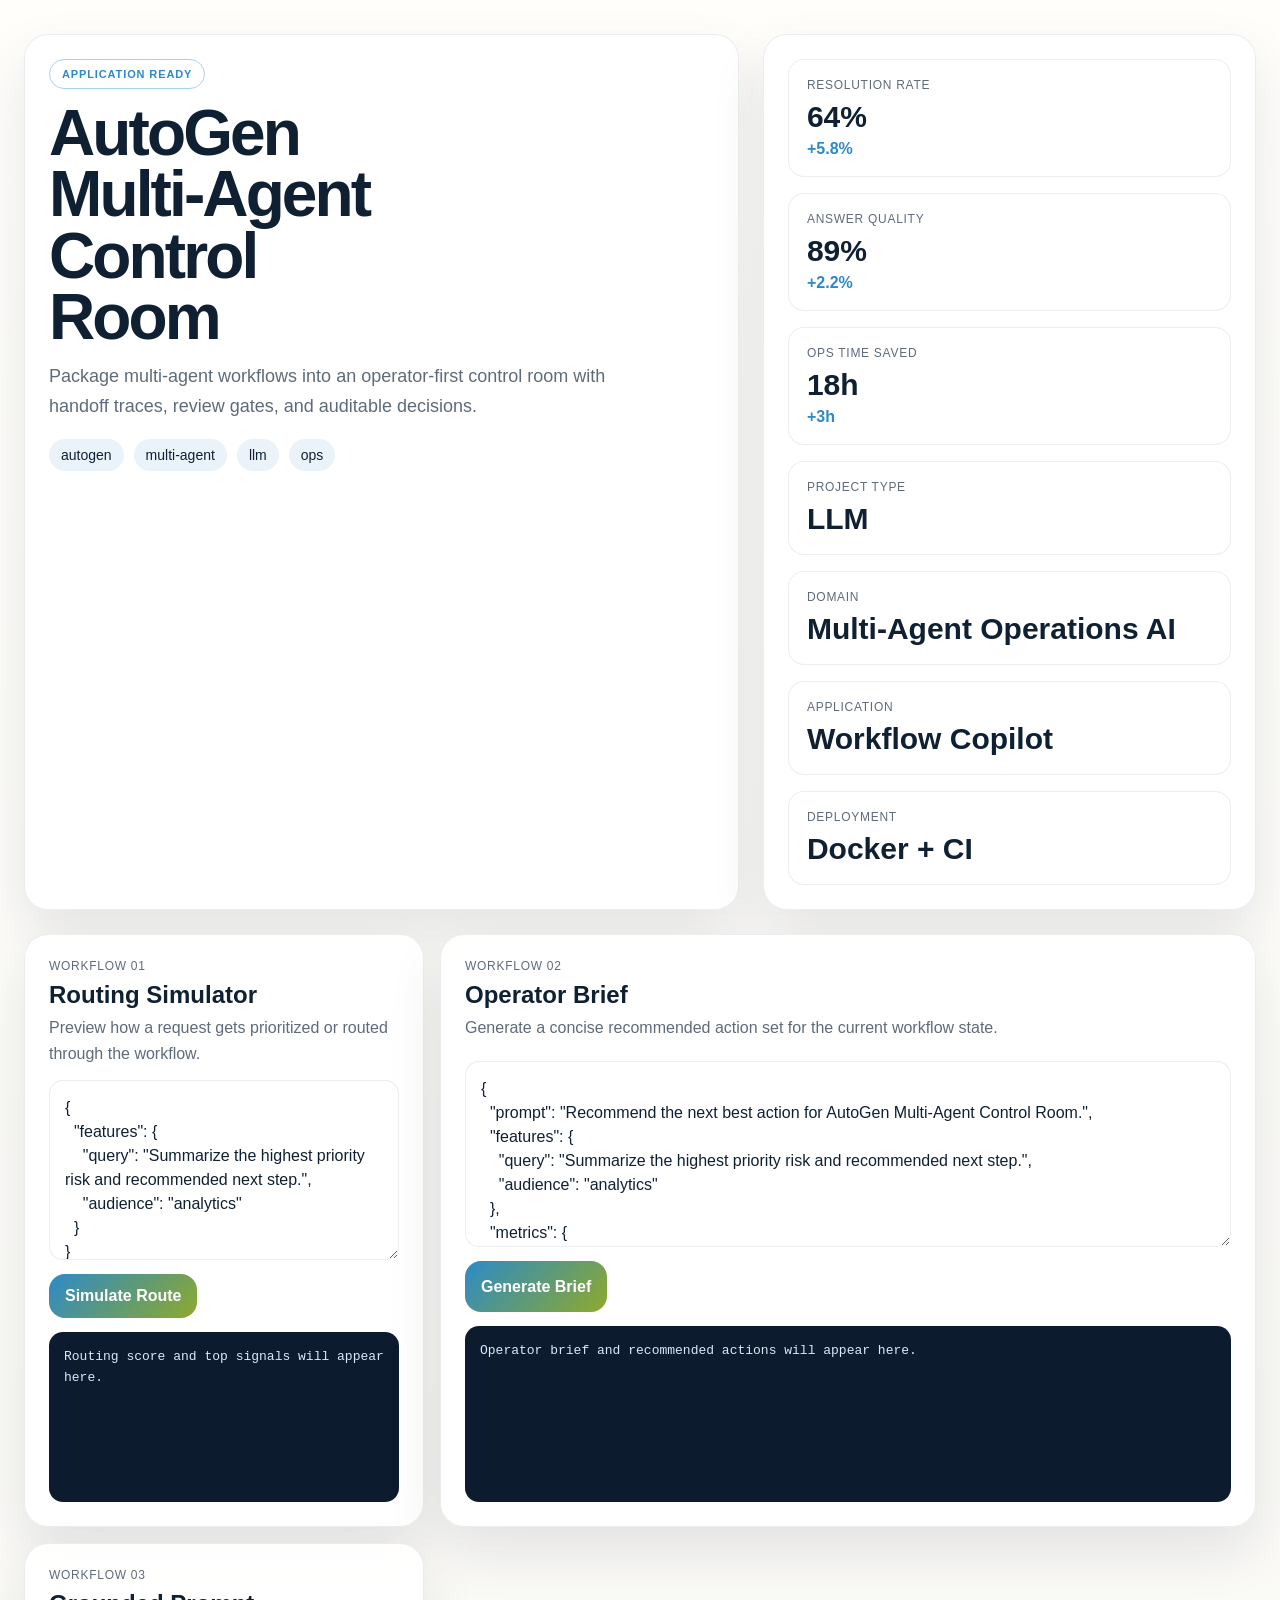
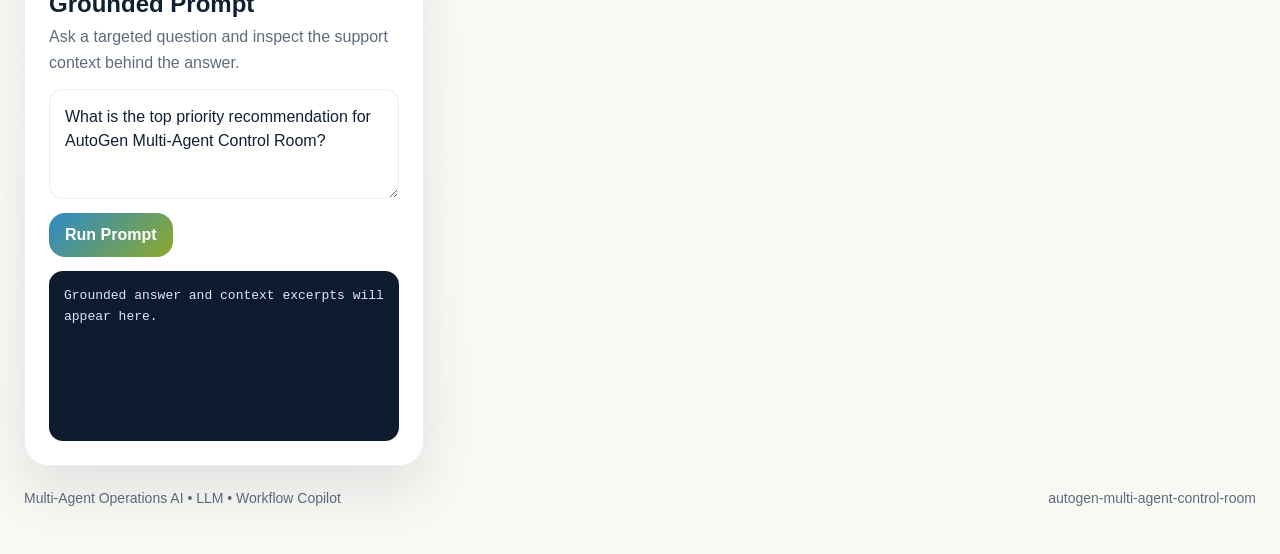
==== src/app/web/index.html @ 0773d84c "Publish production-ready portfolio project" ====
<!doctype html>
        <html lang="en">
        <head>
          <meta charset="utf-8">
          <meta name="viewport" content="width=device-width, initial-scale=1">
          <title>AutoGen Multi-Agent Control Room</title>
          <link rel="stylesheet" href="./styles.css">
        </head>
        <body class="surface-paper">
          <div class="page layout-horizon eyebrow-outline headline-compact modules-3 hero-align-split">
            <section class="hero">
              <div class="panel hero-copy">
                <span class="eyebrow" data-health>Workflow Copilot</span>
                <h1 id="project-title">AutoGen Multi-Agent Control Room</h1>
                <p id="project-summary" class="lead">Package multi-agent workflows into an operator-first control room with handoff traces, review gates, and auditable decisions.</p>
                <ul id="project-tags" class="tag-list">
                  <li>autogen</li><li>multi-agent</li><li>llm</li><li>ops</li>
                </ul>
              </div>
              <div class="panel hero-side">
                <div class="metric-grid">
                  <article class='card'><span>Resolution Rate</span><strong>64%</strong><em>+5.8%</em></article>
<article class='card'><span>Answer Quality</span><strong>89%</strong><em>+2.2%</em></article>
<article class='card'><span>Ops Time Saved</span><strong>18h</strong><em>+3h</em></article>
                </div>
                <div class="mini-grid">
                  <article class='mini-card'><span>Project Type</span><strong>LLM</strong></article><article class='mini-card'><span>Domain</span><strong>Multi-Agent Operations AI</strong></article><article class='mini-card'><span>Application</span><strong>Workflow Copilot</strong></article><article class='mini-card'><span>Deployment</span><strong>Docker + CI</strong></article>
                </div>
              </div>
            </section>
            <section class="app-grid">
              <article class="panel module js-module span-normal">
          <div class="module-header">
            <span>Workflow 01</span>
            <h2>Routing Simulator</h2>
            <p>Preview how a request gets prioritized or routed through the workflow.</p>
          </div>
          <textarea class="js-input">{
  &quot;features&quot;: {
    &quot;query&quot;: &quot;Summarize the highest priority risk and recommended next step.&quot;,
    &quot;audience&quot;: &quot;analytics&quot;
  }
}</textarea>
          <div class="button-row">
            <button class="js-run" data-endpoint="/score" data-input-mode="json">Simulate Route</button>
          </div>
          <pre class="js-output">Routing score and top signals will appear here.</pre>
        </article>
<article class="panel module js-module span-wide">
          <div class="module-header">
            <span>Workflow 02</span>
            <h2>Operator Brief</h2>
            <p>Generate a concise recommended action set for the current workflow state.</p>
          </div>
          <textarea class="js-input">{
  &quot;prompt&quot;: &quot;Recommend the next best action for AutoGen Multi-Agent Control Room.&quot;,
  &quot;features&quot;: {
    &quot;query&quot;: &quot;Summarize the highest priority risk and recommended next step.&quot;,
    &quot;audience&quot;: &quot;analytics&quot;
  },
  &quot;metrics&quot;: {
    &quot;acquisition&quot;: 53.5,
    &quot;activation&quot;: 49.5,
    &quot;retention&quot;: 60.0,
    &quot;revenue&quot;: 101.5
  }
}</textarea>
          <div class="button-row">
            <button class="js-run" data-endpoint="/recommend" data-input-mode="json">Generate Brief</button>
          </div>
          <pre class="js-output">Operator brief and recommended actions will appear here.</pre>
        </article>
<article class="panel module js-module span-normal">
  <div class="module-header">
    <span>Workflow 03</span>
    <h2>Grounded Prompt</h2>
    <p>Ask a targeted question and inspect the support context behind the answer.</p>
  </div>
  <textarea class="js-input module-input-text">What is the top priority recommendation for AutoGen Multi-Agent Control Room?</textarea>
  <div class="button-row">
    <button class="js-run" data-endpoint="/query" data-input-mode="text">Run Prompt</button>
  </div>
  <pre class="js-output">Grounded answer and context excerpts will appear here.</pre>
</article>
            </section>
            <footer class="footer">
              <span>Multi-Agent Operations AI • LLM • Workflow Copilot</span>
              <span>autogen-multi-agent-control-room</span>
            </footer>
          </div>
          <script id="bootstrap-data" type="application/json">{"project": {"slug": "autogen-multi-agent-control-room", "title": "AutoGen Multi-Agent Control Room", "project_type": "llm", "domain": "Multi-Agent Operations AI", "summary": "Package multi-agent workflows into an operator-first control room with handoff traces, review gates, and auditable decisions.", "tags": ["autogen", "multi-agent", "llm", "ops"]}, "app_archetype": "copilot", "ui_profile": {"layout": "horizon", "surface": "paper", "font_stack": "\"Avenir Next\", \"Segoe UI\", sans-serif", "radius": 24, "shadow": 54, "eyebrow_style": "outline", "module_columns": 3, "hero_align": "split", "headline_mode": "compact"}, "app_modules": [{"label": "Workflow 01", "title": "Routing Simulator", "description": "Preview how a request gets prioritized or routed through the workflow.", "endpoint": "/score", "input_mode": "json", "cta": "Simulate Route", "prefill": "{\n  \"features\": {\n    \"query\": \"Summarize the highest priority risk and recommended next step.\",\n    \"audience\": \"analytics\"\n  }\n}", "hint": "Routing score and top signals will appear here.", "span": "normal"}, {"label": "Workflow 02", "title": "Operator Brief", "description": "Generate a concise recommended action set for the current workflow state.", "endpoint": "/recommend", "input_mode": "json", "cta": "Generate Brief", "prefill": "{\n  \"prompt\": \"Recommend the next best action for AutoGen Multi-Agent Control Room.\",\n  \"features\": {\n    \"query\": \"Summarize the highest priority risk and recommended next step.\",\n    \"audience\": \"analytics\"\n  },\n  \"metrics\": {\n    \"acquisition\": 53.5,\n    \"activation\": 49.5,\n    \"retention\": 60.0,\n    \"revenue\": 101.5\n  }\n}", "hint": "Operator brief and recommended actions will appear here.", "span": "wide"}, {"label": "Workflow 03", "title": "Grounded Prompt", "description": "Ask a targeted question and inspect the support context behind the answer.", "endpoint": "/query", "input_mode": "text", "cta": "Run Prompt", "prefill": "What is the top priority recommendation for AutoGen Multi-Agent Control Room?", "hint": "Grounded answer and context excerpts will appear here.", "span": "normal"}], "sample_features": {"query": "Summarize the highest priority risk and recommended next step.", "audience": "analytics"}, "sample_metrics": {"acquisition": 53.5, "activation": 49.5, "retention": 60.0, "revenue": 101.5}, "knowledge_base": ["AutoGen Multi-Agent Control Room is positioned as a Multi-Agent Operations AI starter that emphasizes fast iteration, clear documentation, and production-friendly interfaces.", "The primary value proposition is: Package multi-agent workflows into an operator-first control room with handoff traces, review gates, and auditable decisions.", "Recommended operating model: ship a small API, add observability, validate outputs with stakeholder review, and monitor the top business KPI every week.", "Typical stakeholders include analytics, operations, product, and leadership teams working on autogen, multi-agent, llm, ops.", "Source paper: AutoGen: Enabling Next-Gen LLM Applications via Multi-Agent Conversation", "Official repo: https://github.com/microsoft/autogen", "Production differentiation focus: Wrap the upstream multi-agent operations ai capability in a reviewable operator workflow instead of a single demo script.; Surface latency, quality, and execution traces so the system feels deployment-ready rather than experimental.; Design a distinct UI and reporting layer that makes the project portfolio-friendly and easier to explain."], "dashboard_metrics": [{"label": "Resolution Rate", "value": "64%", "delta": "+5.8%"}, {"label": "Answer Quality", "value": "89%", "delta": "+2.2%"}, {"label": "Ops Time Saved", "value": "18h", "delta": "+3h"}]}</script>
          <script src="./app.js"></script>
        </body>
        </html>
---- src/app/web/styles.css ----
:root {
  --accent: #2c8ac8;
  --accent-2: #8ea92c;
  --accent-soft: color-mix(in srgb, var(--accent) 18%, white);
  --radius: 24px;
  --shadow-size: 54px;
  --font-stack: "Avenir Next", "Segoe UI", sans-serif;
  --bg: #f4f7fb;
  --card: rgba(255, 255, 255, 0.86);
  --line: rgba(16, 32, 51, 0.08);
  --ink: #102033;
  --muted: #5f6b7a;
  --output-bg: #0d1b2e;
  --output-ink: #dae8ff;
}
* { box-sizing: border-box; }
html, body { margin: 0; min-height: 100%; }
body {
  font-family: var(--font-stack);
  color: var(--ink);
  background: linear-gradient(145deg, #f8fbff, var(--bg));
}
body.surface-mist {
  --bg: #eef4fb;
  background:
    radial-gradient(circle at top left, color-mix(in srgb, var(--accent) 18%, white), transparent 34%),
    linear-gradient(145deg, #fbfdff, var(--bg));
}
body.surface-aurora {
  --bg: #edf1ff;
  background:
    radial-gradient(circle at 0% 0%, color-mix(in srgb, var(--accent) 22%, white), transparent 38%),
    radial-gradient(circle at 100% 100%, color-mix(in srgb, var(--accent-2) 20%, white), transparent 28%),
    linear-gradient(135deg, #f7f8ff, var(--bg));
}
body.surface-sand {
  --bg: #f5efe8;
  --card: rgba(255, 251, 246, 0.9);
  background:
    linear-gradient(135deg, rgba(255,255,255,0.82), rgba(245, 239, 232, 0.98)),
    radial-gradient(circle at top right, color-mix(in srgb, var(--accent) 16%, white), transparent 32%);
}
body.surface-slate {
  --bg: #ecf0f7;
  --card: rgba(248, 250, 255, 0.88);
  background:
    linear-gradient(160deg, #f7f9fc, var(--bg)),
    radial-gradient(circle at bottom left, color-mix(in srgb, var(--accent-2) 16%, white), transparent 34%);
}
body.surface-paper {
  --bg: #f8f8f4;
  --card: rgba(255,255,255,0.93);
  background:
    linear-gradient(180deg, #fffefb, var(--bg));
}
body.surface-ink {
  --bg: #0f1726;
  --card: rgba(15, 23, 38, 0.88);
  --line: rgba(226, 238, 255, 0.1);
  --ink: #f5f8ff;
  --muted: #b4c0cf;
  --output-bg: rgba(255,255,255,0.06);
  --output-ink: #f5f8ff;
  background:
    radial-gradient(circle at top left, color-mix(in srgb, var(--accent) 28%, transparent), transparent 42%),
    linear-gradient(145deg, #09111d, var(--bg));
}
.page {
  max-width: 1360px;
  margin: 0 auto;
  padding: 34px 24px 48px;
  display: grid;
  gap: 24px;
}
.panel {
  background: var(--card);
  border: 1px solid var(--line);
  border-radius: var(--radius);
  box-shadow: 0 24px var(--shadow-size) rgba(16, 32, 51, 0.1);
  backdrop-filter: blur(18px);
}
.hero {
  display: grid;
  gap: 24px;
}
.hero-copy,
.hero-side,
.module {
  padding: 24px;
}
.eyebrow {
  display: inline-flex;
  align-items: center;
  gap: 8px;
  padding: 8px 12px;
  border-radius: 999px;
  background: var(--accent-soft);
  color: var(--accent);
  text-transform: uppercase;
  letter-spacing: 0.08em;
  font-size: 11px;
  font-weight: 800;
}
.page.eyebrow-outline .eyebrow {
  background: transparent;
  border: 1px solid color-mix(in srgb, var(--accent) 40%, white);
}
.page.eyebrow-soft .eyebrow {
  background: color-mix(in srgb, var(--accent) 12%, white);
  color: color-mix(in srgb, var(--accent) 82%, black);
}
h1 {
  margin: 14px 0 12px;
  font-size: clamp(2.2rem, 5vw, 4.4rem);
  line-height: 0.96;
  letter-spacing: -0.045em;
}
.page.headline-compact h1 { max-width: 10ch; }
.page.headline-tall h1 { line-height: 1.03; font-size: clamp(2.4rem, 5vw, 4.8rem); }
.lead {
  margin: 0;
  font-size: 18px;
  line-height: 1.68;
  color: var(--muted);
  max-width: 62ch;
}
.tag-list {
  list-style: none;
  display: flex;
  flex-wrap: wrap;
  gap: 10px;
  margin: 18px 0 0;
  padding: 0;
}
.tag-list li {
  padding: 8px 12px;
  border-radius: 999px;
  background: color-mix(in srgb, var(--accent) 10%, white);
  color: var(--ink);
  font-size: 14px;
}
.hero-side {
  display: grid;
  gap: 16px;
}
.metric-grid,
.mini-grid,
.app-grid {
  display: grid;
  gap: 16px;
}
.card,
.mini-card {
  background: color-mix(in srgb, var(--card) 92%, white);
  border: 1px solid var(--line);
  border-radius: calc(var(--radius) - 8px);
  padding: 18px;
}
.card span,
.mini-card span,
.module-header span {
  display: block;
  color: var(--muted);
  text-transform: uppercase;
  letter-spacing: 0.06em;
  font-size: 12px;
}
.card strong,
.mini-card strong {
  display: block;
  margin-top: 8px;
  font-size: 30px;
}
.card em {
  display: inline-block;
  margin-top: 6px;
  font-style: normal;
  color: var(--accent);
  font-weight: 700;
}
.module {
  display: grid;
  gap: 14px;
}
.module-header h2 {
  margin: 8px 0 6px;
  font-size: 24px;
}
.module-header p {
  margin: 0;
  color: var(--muted);
  line-height: 1.6;
}
textarea,
button {
  font: inherit;
}
textarea {
  width: 100%;
  min-height: 180px;
  resize: vertical;
  border: 1px solid var(--line);
  border-radius: calc(var(--radius) - 10px);
  padding: 15px;
  background: rgba(255,255,255,0.82);
  color: var(--ink);
  line-height: 1.5;
}
body.surface-ink textarea {
  background: rgba(255,255,255,0.05);
}
.module-input-text {
  min-height: 110px;
}
.button-row {
  display: flex;
  flex-wrap: wrap;
  gap: 10px;
}
button {
  border: 0;
  border-radius: 16px;
  background: linear-gradient(135deg, var(--accent), var(--accent-2));
  color: white;
  padding: 13px 16px;
  font-weight: 700;
  cursor: pointer;
}
pre {
  margin: 0;
  white-space: pre-wrap;
  word-break: break-word;
  background: var(--output-bg);
  color: var(--output-ink);
  border-radius: calc(var(--radius) - 10px);
  padding: 15px;
  min-height: 170px;
  line-height: 1.58;
  font-size: 13px;
  overflow: auto;
}
.footer {
  display: flex;
  justify-content: space-between;
  color: var(--muted);
  font-size: 14px;
}
.page.layout-horizon .hero {
  grid-template-columns: 1.45fr 1fr;
  align-items: stretch;
}
.page.layout-horizon.modules-2 .app-grid,
.page.layout-horizon.modules-3 .app-grid {
  grid-template-columns: repeat(3, minmax(0, 1fr));
}
.page.layout-rail .hero {
  grid-template-columns: 0.92fr 1.08fr;
}
.page.layout-rail .hero-copy {
  padding-top: 34px;
}
.page.layout-rail .app-grid {
  grid-template-columns: repeat(2, minmax(0, 1fr));
}
.page.layout-folio .hero {
  grid-template-columns: 1fr;
}
.page.layout-folio .hero-copy {
  text-align: center;
}
.page.layout-folio .lead {
  margin-inline: auto;
}
.page.layout-folio .tag-list {
  justify-content: center;
}
.page.layout-folio .metric-grid {
  grid-template-columns: repeat(3, minmax(0, 1fr));
}
.page.layout-folio .mini-grid {
  grid-template-columns: repeat(4, minmax(0, 1fr));
}
.page.layout-folio .app-grid {
  grid-template-columns: repeat(2, minmax(0, 1fr));
}
.page.layout-board .hero {
  grid-template-columns: 1fr;
}
.page.layout-board .hero-side {
  grid-template-columns: 1.2fr 0.8fr;
  align-items: start;
}
.page.layout-board .metric-grid {
  grid-template-columns: repeat(3, minmax(0, 1fr));
}
.page.layout-board .app-grid {
  grid-template-columns: repeat(4, minmax(0, 1fr));
}
.page.layout-stack .hero {
  grid-template-columns: 1fr;
}
.page.layout-stack .hero-side {
  grid-template-columns: repeat(2, minmax(0, 1fr));
}
.page.layout-stack .app-grid {
  grid-template-columns: repeat(3, minmax(0, 1fr));
}
.page.layout-console .hero {
  grid-template-columns: 1.1fr 0.9fr;
}
.page.layout-console .panel,
.page.layout-console .card,
.page.layout-console .mini-card {
  border-radius: 18px;
}
.page.modules-2 .app-grid {
  grid-template-columns: repeat(2, minmax(0, 1fr));
}
.module.span-wide {
  grid-column: span 2;
}
.hero-align-center .hero-copy {
  text-align: center;
}
.hero-align-center .lead,
.hero-align-center .tag-list {
  margin-inline: auto;
  justify-content: center;
}
@media (max-width: 1120px) {
  .page.layout-horizon .hero,
  .page.layout-rail .hero,
  .page.layout-console .hero,
  .page.layout-board .hero-side,
  .page.layout-folio .mini-grid,
  .page.layout-stack .hero-side,
  .page.modules-2 .app-grid,
  .page.layout-board .app-grid,
  .page.layout-stack .app-grid,
  .page.layout-horizon.modules-3 .app-grid,
  .page.layout-folio .app-grid {
    grid-template-columns: 1fr;
  }
  .module.span-wide {
    grid-column: auto;
  }
}
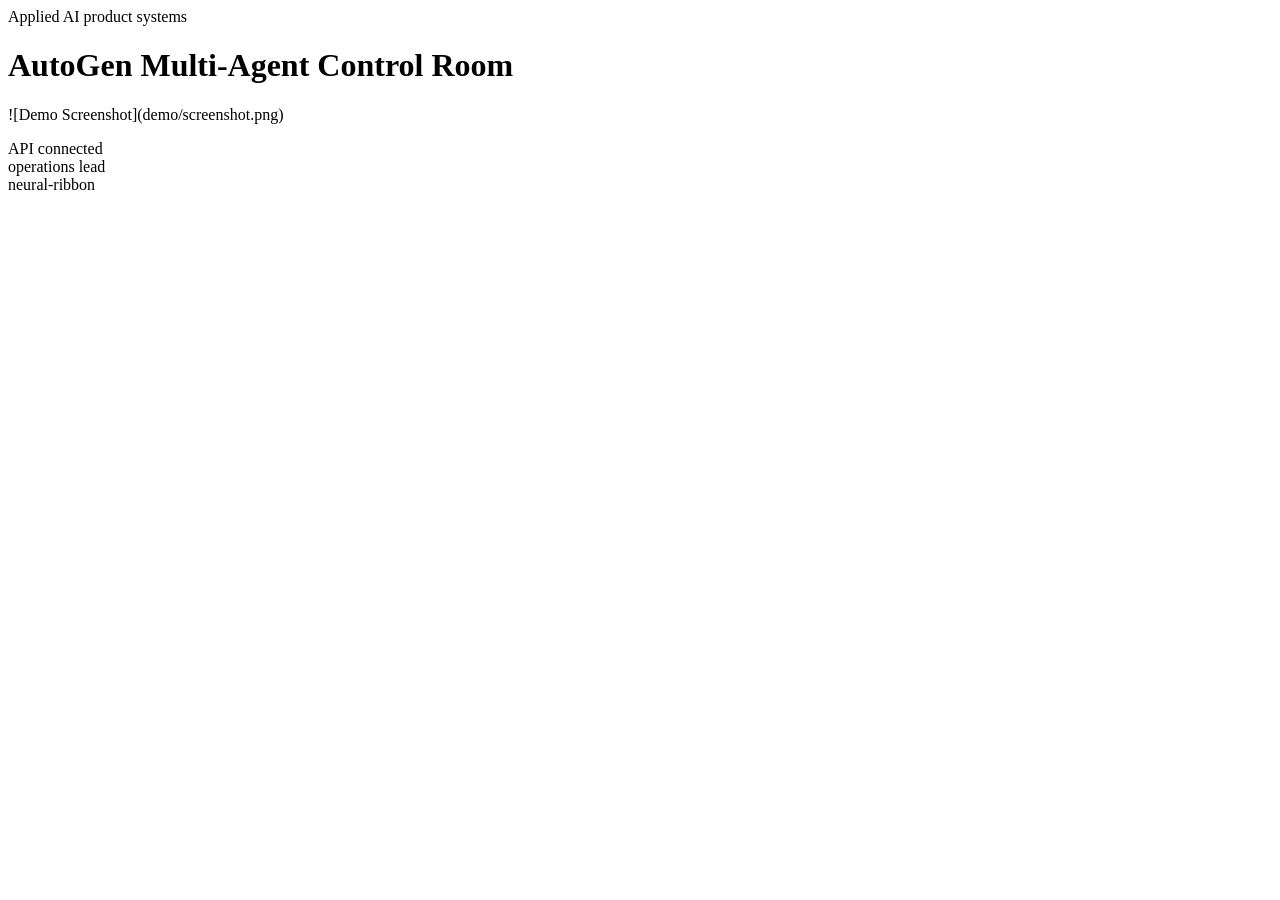
==== commit 53957c13: "Upgrade to production-grade app scaffold and 3D landing page" ====
--- a/src/app/web/index.html
+++ b/src/app/web/index.html
@@ -1,95 +1,29 @@
-
-        <!doctype html>
-        <html lang="en">
-        <head>
-          <meta charset="utf-8">
-          <meta name="viewport" content="width=device-width, initial-scale=1">
-          <title>AutoGen Multi-Agent Control Room</title>
-          <link rel="stylesheet" href="./styles.css">
-        </head>
-        <body class="surface-paper">
-          <div class="page layout-horizon eyebrow-outline headline-compact modules-3 hero-align-split">
-            <section class="hero">
-              <div class="panel hero-copy">
-                <span class="eyebrow" data-health>Workflow Copilot</span>
-                <h1 id="project-title">AutoGen Multi-Agent Control Room</h1>
-                <p id="project-summary" class="lead">Package multi-agent workflows into an operator-first control room with handoff traces, review gates, and auditable decisions.</p>
-                <ul id="project-tags" class="tag-list">
-                  <li>autogen</li><li>multi-agent</li><li>llm</li><li>ops</li>
-                </ul>
-              </div>
-              <div class="panel hero-side">
-                <div class="metric-grid">
-                  <article class='card'><span>Resolution Rate</span><strong>64%</strong><em>+5.8%</em></article>
-<article class='card'><span>Answer Quality</span><strong>89%</strong><em>+2.2%</em></article>
-<article class='card'><span>Ops Time Saved</span><strong>18h</strong><em>+3h</em></article>
-                </div>
-                <div class="mini-grid">
-                  <article class='mini-card'><span>Project Type</span><strong>LLM</strong></article><article class='mini-card'><span>Domain</span><strong>Multi-Agent Operations AI</strong></article><article class='mini-card'><span>Application</span><strong>Workflow Copilot</strong></article><article class='mini-card'><span>Deployment</span><strong>Docker + CI</strong></article>
-                </div>
-              </div>
-            </section>
-            <section class="app-grid">
-              <article class="panel module js-module span-normal">
-          <div class="module-header">
-            <span>Workflow 01</span>
-            <h2>Routing Simulator</h2>
-            <p>Preview how a request gets prioritized or routed through the workflow.</p>
-          </div>
-          <textarea class="js-input">{
-  &quot;features&quot;: {
-    &quot;query&quot;: &quot;Summarize the highest priority risk and recommended next step.&quot;,
-    &quot;audience&quot;: &quot;analytics&quot;
-  }
-}</textarea>
-          <div class="button-row">
-            <button class="js-run" data-endpoint="/score" data-input-mode="json">Simulate Route</button>
-          </div>
-          <pre class="js-output">Routing score and top signals will appear here.</pre>
-        </article>
-<article class="panel module js-module span-wide">
-          <div class="module-header">
-            <span>Workflow 02</span>
-            <h2>Operator Brief</h2>
-            <p>Generate a concise recommended action set for the current workflow state.</p>
-          </div>
-          <textarea class="js-input">{
-  &quot;prompt&quot;: &quot;Recommend the next best action for AutoGen Multi-Agent Control Room.&quot;,
-  &quot;features&quot;: {
-    &quot;query&quot;: &quot;Summarize the highest priority risk and recommended next step.&quot;,
-    &quot;audience&quot;: &quot;analytics&quot;
-  },
-  &quot;metrics&quot;: {
-    &quot;acquisition&quot;: 53.5,
-    &quot;activation&quot;: 49.5,
-    &quot;retention&quot;: 60.0,
-    &quot;revenue&quot;: 101.5
-  }
-}</textarea>
-          <div class="button-row">
-            <button class="js-run" data-endpoint="/recommend" data-input-mode="json">Generate Brief</button>
-          </div>
-          <pre class="js-output">Operator brief and recommended actions will appear here.</pre>
-        </article>
-<article class="panel module js-module span-normal">
-  <div class="module-header">
-    <span>Workflow 03</span>
-    <h2>Grounded Prompt</h2>
-    <p>Ask a targeted question and inspect the support context behind the answer.</p>
+<!DOCTYPE html>
+<html lang="en">
+<head>
+  <meta charset="UTF-8" />
+  <meta name="viewport" content="width=device-width, initial-scale=1.0" />
+  <title>AutoGen Multi-Agent Control Room App</title>
+  <link rel="stylesheet" href="/assets/styles.css" />
+</head>
+<body>
+  <div id="scene" class="app-scene">
+    <header class="shell hero">
+      <div>
+        <span class="eyebrow">Applied AI product systems</span>
+        <h1>AutoGen Multi-Agent Control Room</h1>
+        <p>![Demo Screenshot](demo/screenshot.png)</p>
+      </div>
+      <aside class="status-card">
+        <div class="pill">API connected</div>
+        <div class="pill">operations lead</div>
+        <div class="pill">neural-ribbon</div>
+      </aside>
+    </header>
+    <section id="metrics" class="grid metrics"></section>
+    <section id="signals" class="grid signals"></section>
   </div>
-  <textarea class="js-input module-input-text">What is the top priority recommendation for AutoGen Multi-Agent Control Room?</textarea>
-  <div class="button-row">
-    <button class="js-run" data-endpoint="/query" data-input-mode="text">Run Prompt</button>
-  </div>
-  <pre class="js-output">Grounded answer and context excerpts will appear here.</pre>
-</article>
-            </section>
-            <footer class="footer">
-              <span>Multi-Agent Operations AI • LLM • Workflow Copilot</span>
-              <span>autogen-multi-agent-control-room</span>
-            </footer>
-          </div>
-          <script id="bootstrap-data" type="application/json">{"project": {"slug": "autogen-multi-agent-control-room", "title": "AutoGen Multi-Agent Control Room", "project_type": "llm", "domain": "Multi-Agent Operations AI", "summary": "Package multi-agent workflows into an operator-first control room with handoff traces, review gates, and auditable decisions.", "tags": ["autogen", "multi-agent", "llm", "ops"]}, "app_archetype": "copilot", "ui_profile": {"layout": "horizon", "surface": "paper", "font_stack": "\"Avenir Next\", \"Segoe UI\", sans-serif", "radius": 24, "shadow": 54, "eyebrow_style": "outline", "module_columns": 3, "hero_align": "split", "headline_mode": "compact"}, "app_modules": [{"label": "Workflow 01", "title": "Routing Simulator", "description": "Preview how a request gets prioritized or routed through the workflow.", "endpoint": "/score", "input_mode": "json", "cta": "Simulate Route", "prefill": "{\n  \"features\": {\n    \"query\": \"Summarize the highest priority risk and recommended next step.\",\n    \"audience\": \"analytics\"\n  }\n}", "hint": "Routing score and top signals will appear here.", "span": "normal"}, {"label": "Workflow 02", "title": "Operator Brief", "description": "Generate a concise recommended action set for the current workflow state.", "endpoint": "/recommend", "input_mode": "json", "cta": "Generate Brief", "prefill": "{\n  \"prompt\": \"Recommend the next best action for AutoGen Multi-Agent Control Room.\",\n  \"features\": {\n    \"query\": \"Summarize the highest priority risk and recommended next step.\",\n    \"audience\": \"analytics\"\n  },\n  \"metrics\": {\n    \"acquisition\": 53.5,\n    \"activation\": 49.5,\n    \"retention\": 60.0,\n    \"revenue\": 101.5\n  }\n}", "hint": "Operator brief and recommended actions will appear here.", "span": "wide"}, {"label": "Workflow 03", "title": "Grounded Prompt", "description": "Ask a targeted question and inspect the support context behind the answer.", "endpoint": "/query", "input_mode": "text", "cta": "Run Prompt", "prefill": "What is the top priority recommendation for AutoGen Multi-Agent Control Room?", "hint": "Grounded answer and context excerpts will appear here.", "span": "normal"}], "sample_features": {"query": "Summarize the highest priority risk and recommended next step.", "audience": "analytics"}, "sample_metrics": {"acquisition": 53.5, "activation": 49.5, "retention": 60.0, "revenue": 101.5}, "knowledge_base": ["AutoGen Multi-Agent Control Room is positioned as a Multi-Agent Operations AI starter that emphasizes fast iteration, clear documentation, and production-friendly interfaces.", "The primary value proposition is: Package multi-agent workflows into an operator-first control room with handoff traces, review gates, and auditable decisions.", "Recommended operating model: ship a small API, add observability, validate outputs with stakeholder review, and monitor the top business KPI every week.", "Typical stakeholders include analytics, operations, product, and leadership teams working on autogen, multi-agent, llm, ops.", "Source paper: AutoGen: Enabling Next-Gen LLM Applications via Multi-Agent Conversation", "Official repo: https://github.com/microsoft/autogen", "Production differentiation focus: Wrap the upstream multi-agent operations ai capability in a reviewable operator workflow instead of a single demo script.; Surface latency, quality, and execution traces so the system feels deployment-ready rather than experimental.; Design a distinct UI and reporting layer that makes the project portfolio-friendly and easier to explain."], "dashboard_metrics": [{"label": "Resolution Rate", "value": "64%", "delta": "+5.8%"}, {"label": "Answer Quality", "value": "89%", "delta": "+2.2%"}, {"label": "Ops Time Saved", "value": "18h", "delta": "+3h"}]}</script>
-          <script src="./app.js"></script>
-        </body>
-        </html>
+  <script>window.PROJECT_MANIFEST = {"slug": "autogen-multi-agent-control-room", "title": "AutoGen Multi-Agent Control Room", "summary": "![Demo Screenshot](demo/screenshot.png)", "domain": "Applied AI product systems", "audience": "operations lead", "promise": "Turn promising technical capability into a production-shaped workflow for real teams.", "hero": ["Production-grade app scaffold with API, CI, tests, Docker, and GitHub Pages landing.", "3D landing surface designed for GitHub Pages and recruiter-friendly storytelling.", "App backend structured for local or container deployment without changing the product narrative."], "kpis": [{"label": "Workflow clarity", "value": "96%", "note": "Operator actions mapped to product stages"}, {"label": "Deployment posture", "value": "API + Docker", "note": "Local and containerized startup paths"}, {"label": "Presentation layer", "value": "3D Pages ready", "note": "Static GitHub landing page included"}], "stages": ["ingest", "validate", "analyze", "decide", "monitor"], "cards": [{"title": "Operator cockpit", "body": "One-screen surface for the operations lead to understand what matters first."}, {"title": "API contract", "body": "Structured endpoints for health, manifest, readiness, and showcase data."}, {"title": "Deployment path", "body": "Repository includes Docker, Compose, CI workflow, and a Pages-ready landing surface."}], "scene": "neural-ribbon", "theme": {"bg": "#0f0c07", "surface": "#1f1811", "ink": "#fff8ef", "muted": "#cab59a", "accent": "#ffb15e", "accent2": "#7ef7d0"}, "pages_url": "https://r-behera.github.io/autogen-multi-agent-control-room/", "api_examples": {"health": {"status": "ok", "project": "autogen-multi-agent-control-room"}, "readiness": {"api": "ready", "landing_page": "docs/index.html", "container": "Dockerfile present"}, "signals": [{"name": "Decision coverage", "status": "strong", "detail": "App and landing narrative aligned"}, {"name": "Operator context", "status": "strong", "detail": "Primary user anchored as operations lead"}, {"name": "Delivery path", "status": "ready", "detail": "Pages + containerized app scaffold generated"}]}};</script>
+  <script src="/assets/app.js"></script>
+</body>
+</html>
